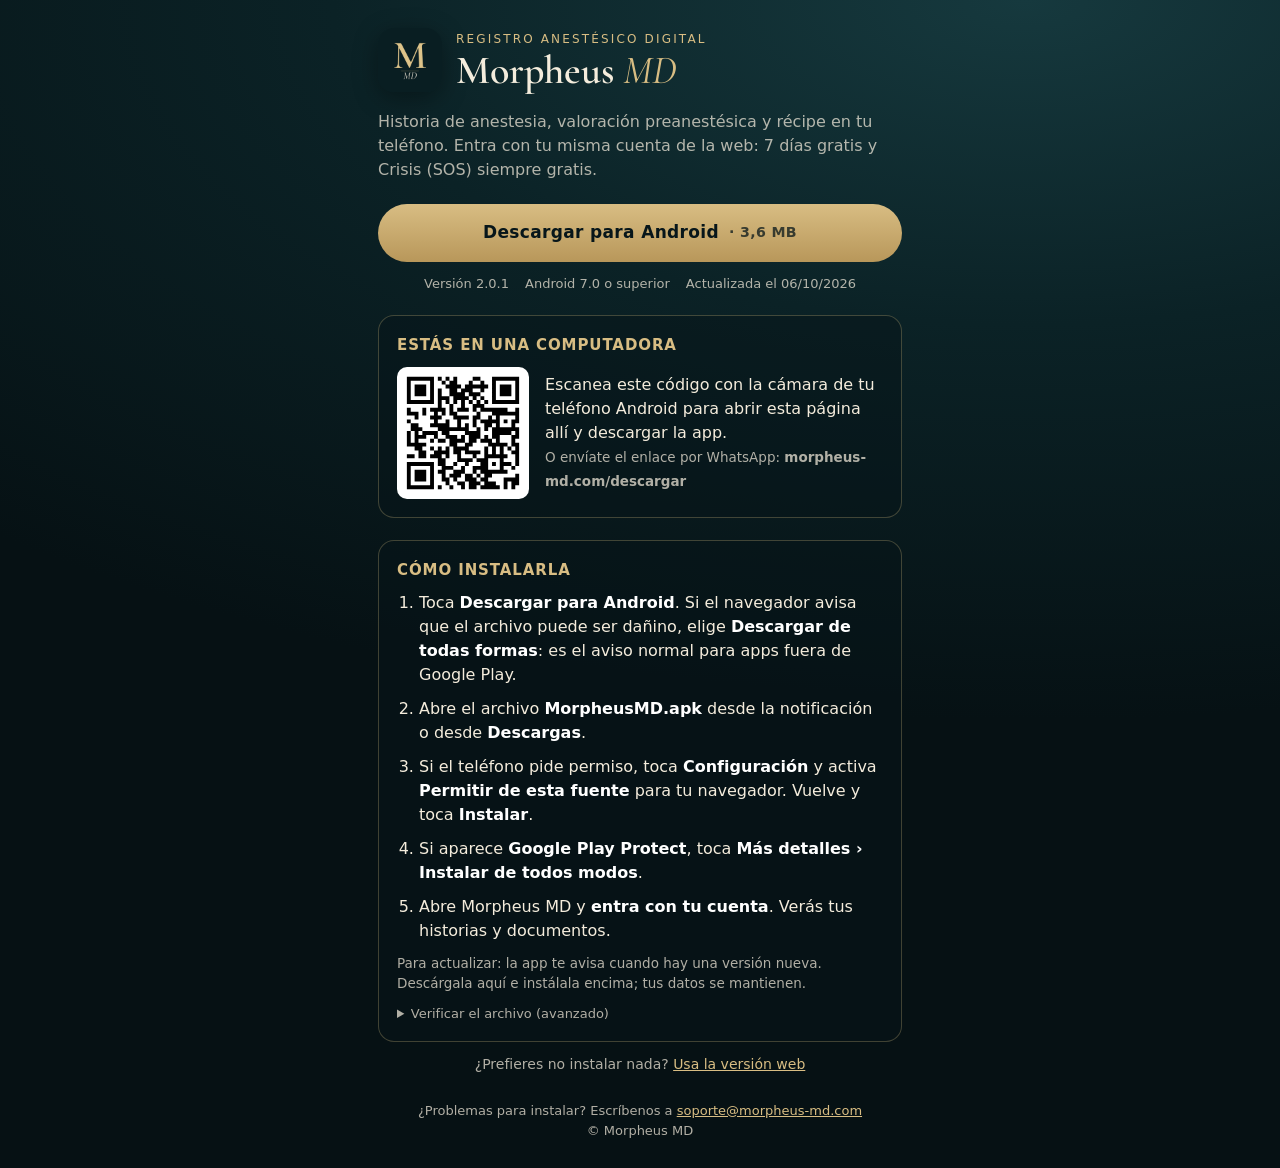
==== descargar/index.html @ 308c4c34 "Add files via upload" ====
<!doctype html>
<html lang="es">
<head>
<meta charset="utf-8">
<meta name="viewport" content="width=device-width, initial-scale=1, viewport-fit=cover">
<meta name="theme-color" content="#061114">
<title>Descargar Morpheus MD para Android</title>
<meta name="description" content="Registro anestésico digital: historia de anestesia, valoración preanestésica y récipe. Descarga la app para Android.">
<meta property="og:type" content="website">
<meta property="og:url" content="https://morpheus-md.com/descargar/">
<meta property="og:title" content="Morpheus MD para Android">
<meta property="og:description" content="Historia de anestesia, valoración preanestésica y récipe en tu teléfono. 7 días gratis.">
<meta property="og:image" content="https://morpheus-md.com/img/icono-512.png">
<link rel="icon" type="image/png" sizes="192x192" href="/img/icono-192.png">
<style>
@font-face{font-family:'Cormorant';src:url(/fonts/cormorant-garamond-latin-600-normal.woff2) format('woff2');font-weight:600;font-display:swap}
@font-face{font-family:'Cormorant';src:url(/fonts/cormorant-garamond-latin-400-italic.woff2) format('woff2');font-weight:400;font-style:italic;font-display:swap}
:root{--oro:#d8bd83;--oro2:#b8975a;--crema:#f4ecdc;--suave:rgba(244,236,220,.72);--linea:rgba(216,189,131,.28)}
*{box-sizing:border-box}
html,body{margin:0}
body{min-height:100vh;color:var(--crema);font:16px/1.5 system-ui,-apple-system,"Segoe UI",Roboto,sans-serif;
  background:radial-gradient(120% 80% at 80% 0%,#16393e 0%,#0b2226 45%,#061114 100%) fixed;background-color:#061114}
main{max-width:560px;margin:0 auto;padding:calc(env(safe-area-inset-top,0px) + 28px) 18px calc(env(safe-area-inset-bottom,0px) + 28px)}
.marca{display:flex;align-items:center;gap:14px}
.marca img{width:64px;height:64px;border-radius:16px;box-shadow:0 6px 24px rgba(0,0,0,.35)}
.kicker{font-size:12px;letter-spacing:.18em;text-transform:uppercase;color:var(--oro)}
h1{font-family:Cormorant,Georgia,serif;font-weight:600;font-size:40px;line-height:1;margin:2px 0 0}
h1 i{font-weight:400;color:var(--oro)}
.lema{color:var(--suave);margin:18px 0 22px}
.boton{display:flex;align-items:center;justify-content:center;gap:10px;width:100%;padding:16px 18px;border-radius:999px;border:0;
  background:linear-gradient(180deg,var(--oro),var(--oro2));color:#07161a;font-weight:700;font-size:17px;text-decoration:none;letter-spacing:.02em}
.boton small{font-weight:600;opacity:.75}
.sec{display:block;text-align:center;margin:12px 0 0;color:var(--suave);font-size:14px}
.sec a{color:var(--oro)}
.ficha{display:flex;flex-wrap:wrap;gap:6px 16px;justify-content:center;margin:12px 0 0;font-size:13px;color:var(--suave)}
.caja{margin:22px 0 0;padding:18px;border:1px solid var(--linea);border-radius:16px;background:rgba(7,22,26,.45)}
.caja h2{font-size:15px;letter-spacing:.06em;text-transform:uppercase;color:var(--oro);margin:0 0 10px}
ol{margin:0;padding-left:22px}
li{margin:0 0 10px}
li b{color:#fff}
.nota{font-size:13.5px;color:var(--suave);margin:8px 0 0}
.qr{display:flex;gap:16px;align-items:center}
.qr svg{flex:none;width:132px;height:132px;background:#fff;border-radius:10px;padding:6px}
a{color:var(--oro)}
details{margin-top:10px;font-size:13px;color:var(--suave)}
details code{word-break:break-all;font-size:12px}
footer{margin:26px 0 0;text-align:center;font-size:13px;color:var(--suave)}
[hidden]{display:none!important}
</style>
</head>
<body>
<main>
  <div class="marca"><img src="/img/icono-192.png" alt=""><div><div class="kicker">Registro anestésico digital</div><h1>Morpheus <i>MD</i></h1></div></div>
  <p class="lema">Historia de anestesia, valoración preanestésica y récipe en tu teléfono. Entra con tu misma cuenta de la web: 7 días gratis y Crisis (SOS) siempre gratis.</p>

  <section id="enIos" class="caja" hidden>
    <h2>¿Usas iPhone?</h2>
    <p style="margin:0">La app es para Android. En iPhone usa la versión web: abre <a href="/">morpheus-md.com</a> en Safari, toca <b>Compartir › Agregar a inicio</b> y queda como una app más.</p>
  </section>

  <div id="bloqueDescarga">
    <a class="boton" id="btnDescargar" href="/descargar/MorpheusMD.apk" download="MorpheusMD.apk">Descargar para Android <small>· 3,6 MB</small></a>
    <div class="ficha"><span>Versión 2.0.1</span><span>Android 7.0 o superior</span><span>Actualizada el 06/10/2026</span></div>
  </div>

  <section id="enPc" class="caja" hidden>
    <h2>Estás en una computadora</h2>
    <div class="qr"><svg role="img" aria-label="Código QR: morpheus-md.com/descargar" version="1.1" viewBox="0 0 31 31" xmlns="http://www.w3.org/2000/svg"><path d="M1,1H2V2H1zM2,1H3V2H2zM3,1H4V2H3zM4,1H5V2H4zM5,1H6V2H5zM6,1H7V2H6zM7,1H8V2H7zM9,1H10V2H9zM11,1H12V2H11zM13,1H14V2H13zM18,1H19V2H18zM19,1H20V2H19zM23,1H24V2H23zM24,1H25V2H24zM25,1H26V2H25zM26,1H27V2H26zM27,1H28V2H27zM28,1H29V2H28zM29,1H30V2H29zM1,2H2V3H1zM7,2H8V3H7zM10,2H11V3H10zM12,2H13V3H12zM13,2H14V3H13zM17,2H18V3H17zM20,2H21V3H20zM23,2H24V3H23zM29,2H30V3H29zM1,3H2V4H1zM3,3H4V4H3zM4,3H5V4H4zM5,3H6V4H5zM7,3H8V4H7zM11,3H12V4H11zM12,3H13V4H12zM13,3H14V4H13zM14,3H15V4H14zM16,3H17V4H16zM17,3H18V4H17zM18,3H19V4H18zM19,3H20V4H19zM20,3H21V4H20zM21,3H22V4H21zM23,3H24V4H23zM25,3H26V4H25zM26,3H27V4H26zM27,3H28V4H27zM29,3H30V4H29zM1,4H2V5H1zM3,4H4V5H3zM4,4H5V5H4zM5,4H6V5H5zM7,4H8V5H7zM9,4H10V5H9zM12,4H13V5H12zM13,4H14V5H13zM15,4H16V5H15zM16,4H17V5H16zM17,4H18V5H17zM20,4H21V5H20zM23,4H24V5H23zM25,4H26V5H25zM26,4H27V5H26zM27,4H28V5H27zM29,4H30V5H29zM1,5H2V6H1zM3,5H4V6H3zM4,5H5V6H4zM5,5H6V6H5zM7,5H8V6H7zM9,5H10V6H9zM12,5H13V6H12zM13,5H14V6H13zM14,5H15V6H14zM15,5H16V6H15zM17,5H18V6H17zM18,5H19V6H18zM19,5H20V6H19zM23,5H24V6H23zM25,5H26V6H25zM26,5H27V6H26zM27,5H28V6H27zM29,5H30V6H29zM1,6H2V7H1zM7,6H8V7H7zM9,6H10V7H9zM10,6H11V7H10zM11,6H12V7H11zM13,6H14V7H13zM14,6H15V7H14zM15,6H16V7H15zM16,6H17V7H16zM18,6H19V7H18zM20,6H21V7H20zM23,6H24V7H23zM29,6H30V7H29zM1,7H2V8H1zM2,7H3V8H2zM3,7H4V8H3zM4,7H5V8H4zM5,7H6V8H5zM6,7H7V8H6zM7,7H8V8H7zM9,7H10V8H9zM11,7H12V8H11zM13,7H14V8H13zM15,7H16V8H15zM17,7H18V8H17zM19,7H20V8H19zM21,7H22V8H21zM23,7H24V8H23zM24,7H25V8H24zM25,7H26V8H25zM26,7H27V8H26zM27,7H28V8H27zM28,7H29V8H28zM29,7H30V8H29zM9,8H10V9H9zM12,8H13V9H12zM15,8H16V9H15zM18,8H19V9H18zM19,8H20V9H19zM20,8H21V9H20zM1,9H2V10H1zM5,9H6V10H5zM7,9H8V10H7zM8,9H9V10H8zM9,9H10V10H9zM10,9H11V10H10zM12,9H13V10H12zM14,9H15V10H14zM15,9H16V10H15zM16,9H17V10H16zM18,9H19V10H18zM20,9H21V10H20zM21,9H22V10H21zM22,9H23V10H22zM23,9H24V10H23zM24,9H25V10H24zM25,9H26V10H25zM26,9H27V10H26zM29,9H30V10H29zM1,10H2V11H1zM2,10H3V11H2zM3,10H4V11H3zM5,10H6V11H5zM8,10H9V11H8zM10,10H11V11H10zM12,10H13V11H12zM13,10H14V11H13zM19,10H20V11H19zM23,10H24V11H23zM24,10H25V11H24zM25,10H26V11H25zM26,10H27V11H26zM27,10H28V11H27zM28,10H29V11H28zM29,10H30V11H29zM3,11H4V12H3zM7,11H8V12H7zM8,11H9V12H8zM9,11H10V12H9zM13,11H14V12H13zM14,11H15V12H14zM15,11H16V12H15zM16,11H17V12H16zM18,11H19V12H18zM19,11H20V12H19zM22,11H23V12H22zM24,11H25V12H24zM29,11H30V12H29zM1,12H2V13H1zM8,12H9V13H8zM11,12H12V13H11zM14,12H15V13H14zM18,12H19V13H18zM20,12H21V13H20zM21,12H22V13H21zM22,12H23V13H22zM23,12H24V13H23zM24,12H25V13H24zM26,12H27V13H26zM28,12H29V13H28zM29,12H30V13H29zM2,13H3V14H2zM3,13H4V14H3zM7,13H8V14H7zM8,13H9V14H8zM9,13H10V14H9zM10,13H11V14H10zM11,13H12V14H11zM14,13H15V14H14zM16,13H17V14H16zM18,13H19V14H18zM21,13H22V14H21zM22,13H23V14H22zM24,13H25V14H24zM28,13H29V14H28zM2,14H3V15H2zM3,14H4V15H3zM4,14H5V15H4zM9,14H10V15H9zM10,14H11V15H10zM11,14H12V15H11zM12,14H13V15H12zM13,14H14V15H13zM14,14H15V15H14zM15,14H16V15H15zM16,14H17V15H16zM19,14H20V15H19zM21,14H22V15H21zM23,14H24V15H23zM24,14H25V15H24zM25,14H26V15H25zM26,14H27V15H26zM27,14H28V15H27zM28,14H29V15H28zM29,14H30V15H29zM1,15H2V16H1zM3,15H4V16H3zM5,15H6V16H5zM6,15H7V16H6zM7,15H8V16H7zM8,15H9V16H8zM10,15H11V16H10zM11,15H12V16H11zM16,15H17V16H16zM17,15H18V16H17zM18,15H19V16H18zM19,15H20V16H19zM23,15H24V16H23zM24,15H25V16H24zM25,15H26V16H25zM26,15H27V16H26zM27,15H28V16H27zM29,15H30V16H29zM1,16H2V17H1zM3,16H4V17H3zM4,16H5V17H4zM5,16H6V17H5zM8,16H9V17H8zM11,16H12V17H11zM12,16H13V17H12zM13,16H14V17H13zM15,16H16V17H15zM17,16H18V17H17zM18,16H19V17H18zM19,16H20V17H19zM21,16H22V17H21zM23,16H24V17H23zM24,16H25V17H24zM28,16H29V17H28zM29,16H30V17H29zM1,17H2V18H1zM3,17H4V18H3zM7,17H8V18H7zM9,17H10V18H9zM10,17H11V18H10zM12,17H13V18H12zM13,17H14V18H13zM14,17H15V18H14zM15,17H16V18H15zM17,17H18V18H17zM18,17H19V18H18zM20,17H21V18H20zM21,17H22V18H21zM22,17H23V18H22zM24,17H25V18H24zM28,17H29V18H28zM1,18H2V19H1zM2,18H3V19H2zM3,18H4V19H3zM4,18H5V19H4zM5,18H6V19H5zM12,18H13V19H12zM13,18H14V19H13zM16,18H17V19H16zM17,18H18V19H17zM22,18H23V19H22zM23,18H24V19H23zM24,18H25V19H24zM25,18H26V19H25zM26,18H27V19H26zM28,18H29V19H28zM29,18H30V19H29zM3,19H4V20H3zM4,19H5V20H4zM7,19H8V20H7zM9,19H10V20H9zM11,19H12V20H11zM13,19H14V20H13zM14,19H15V20H14zM15,19H16V20H15zM16,19H17V20H16zM21,19H22V20H21zM23,19H24V20H23zM25,19H26V20H25zM27,19H28V20H27zM29,19H30V20H29zM4,20H5V21H4zM5,20H6V21H5zM8,20H9V21H8zM9,20H10V21H9zM10,20H11V21H10zM11,20H12V21H11zM13,20H14V21H13zM14,20H15V21H14zM16,20H17V21H16zM17,20H18V21H17zM18,20H19V21H18zM19,20H20V21H19zM21,20H22V21H21zM23,20H24V21H23zM25,20H26V21H25zM28,20H29V21H28zM29,20H30V21H29zM1,21H2V22H1zM2,21H3V22H2zM4,21H5V22H4zM5,21H6V22H5zM7,21H8V22H7zM8,21H9V22H8zM9,21H10V22H9zM11,21H12V22H11zM14,21H15V22H14zM18,21H19V22H18zM21,21H22V22H21zM22,21H23V22H22zM23,21H24V22H23zM24,21H25V22H24zM25,21H26V22H25zM26,21H27V22H26zM29,21H30V22H29zM9,22H10V23H9zM10,22H11V23H10zM14,22H15V23H14zM15,22H16V23H15zM16,22H17V23H16zM17,22H18V23H17zM19,22H20V23H19zM20,22H21V23H20zM21,22H22V23H21zM25,22H26V23H25zM29,22H30V23H29zM1,23H2V24H1zM2,23H3V24H2zM3,23H4V24H3zM4,23H5V24H4zM5,23H6V24H5zM6,23H7V24H6zM7,23H8V24H7zM9,23H10V24H9zM10,23H11V24H10zM13,23H14V24H13zM16,23H17V24H16zM20,23H21V24H20zM21,23H22V24H21zM23,23H24V24H23zM25,23H26V24H25zM26,23H27V24H26zM27,23H28V24H27zM29,23H30V24H29zM1,24H2V25H1zM7,24H8V25H7zM10,24H11V25H10zM11,24H12V25H11zM12,24H13V25H12zM15,24H16V25H15zM18,24H19V25H18zM19,24H20V25H19zM20,24H21V25H20zM21,24H22V25H21zM25,24H26V25H25zM28,24H29V25H28zM1,25H2V26H1zM3,25H4V26H3zM4,25H5V26H4zM5,25H6V26H5zM7,25H8V26H7zM9,25H10V26H9zM10,25H11V26H10zM13,25H14V26H13zM14,25H15V26H14zM15,25H16V26H15zM18,25H19V26H18zM20,25H21V26H20zM21,25H22V26H21zM22,25H23V26H22zM23,25H24V26H23zM24,25H25V26H24zM25,25H26V26H25zM26,25H27V26H26zM1,26H2V27H1zM3,26H4V27H3zM4,26H5V27H4zM5,26H6V27H5zM7,26H8V27H7zM10,26H11V27H10zM12,26H13V27H12zM13,26H14V27H13zM14,26H15V27H14zM16,26H17V27H16zM17,26H18V27H17zM19,26H20V27H19zM21,26H22V27H21zM22,26H23V27H22zM29,26H30V27H29zM1,27H2V28H1zM3,27H4V28H3zM4,27H5V28H4zM5,27H6V28H5zM7,27H8V28H7zM10,27H11V28H10zM11,27H12V28H11zM13,27H14V28H13zM16,27H17V28H16zM17,27H18V28H17zM18,27H19V28H18zM20,27H21V28H20zM21,27H22V28H21zM26,27H27V28H26zM27,27H28V28H27zM28,27H29V28H28zM29,27H30V28H29zM1,28H2V29H1zM7,28H8V29H7zM11,28H12V29H11zM14,28H15V29H14zM15,28H16V29H15zM17,28H18V29H17zM18,28H19V29H18zM19,28H20V29H19zM21,28H22V29H21zM22,28H23V29H22zM23,28H24V29H23zM26,28H27V29H26zM28,28H29V29H28zM29,28H30V29H29zM1,29H2V30H1zM2,29H3V30H2zM3,29H4V30H3zM4,29H5V30H4zM5,29H6V30H5zM6,29H7V30H6zM7,29H8V30H7zM9,29H10V30H9zM12,29H13V30H12zM15,29H16V30H15zM17,29H18V30H17zM18,29H19V30H18zM20,29H21V30H20zM21,29H22V30H21zM22,29H23V30H22zM23,29H24V30H23zM24,29H25V30H24zM26,29H27V30H26zM28,29H29V30H28z" id="qr-path" fill="#000000" fill-opacity="1" fill-rule="nonzero" stroke="none"/></svg><p style="margin:0">Escanea este código con la cámara de tu teléfono Android para abrir esta página allí y descargar la app.<br><span class="nota">O envíate el enlace por WhatsApp: <b>morpheus-md.com/descargar</b></span></p></div>
  </section>

  <section class="caja">
    <h2>Cómo instalarla</h2>
    <ol>
      <li>Toca <b>Descargar para Android</b>. Si el navegador avisa que el archivo puede ser dañino, elige <b>Descargar de todas formas</b>: es el aviso normal para apps fuera de Google Play.</li>
      <li>Abre el archivo <b>MorpheusMD.apk</b> desde la notificación o desde <b>Descargas</b>.</li>
      <li>Si el teléfono pide permiso, toca <b>Configuración</b> y activa <b>Permitir de esta fuente</b> para tu navegador. Vuelve y toca <b>Instalar</b>.</li>
      <li>Si aparece <b>Google Play Protect</b>, toca <b>Más detalles › Instalar de todos modos</b>.</li>
      <li>Abre Morpheus MD y <b>entra con tu cuenta</b>. Verás tus historias y documentos.</li>
    </ol>
    <p class="nota">Para actualizar: la app te avisa cuando hay una versión nueva. Descárgala aquí e instálala encima; tus datos se mantienen.</p>
    <details><summary>Verificar el archivo (avanzado)</summary><p>SHA-256 de MorpheusMD.apk 2.0.1:<br><code>afb62212ecf23121e8b46f837d338dba8c4a39afe7c594c52252d9ee5f7969f0</code></p></details>
  </section>

  <p class="sec">¿Prefieres no instalar nada? <a href="/">Usa la versión web</a></p>
  <footer>¿Problemas para instalar? Escríbenos a <a href="mailto:soporte@morpheus-md.com">soporte@morpheus-md.com</a><br>© Morpheus MD</footer>
</main>
<script>
(function () {
  var ua = navigator.userAgent || '';
  var android = /Android/i.test(ua);
  var ios = /iPhone|iPad|iPod/i.test(ua) || (navigator.platform === 'MacIntel' && navigator.maxTouchPoints > 1);
  if (ios) { document.getElementById('enIos').hidden = false; document.getElementById('bloqueDescarga').hidden = true; }
  else if (!android) document.getElementById('enPc').hidden = false;
})();
</script>
</body>
</html>
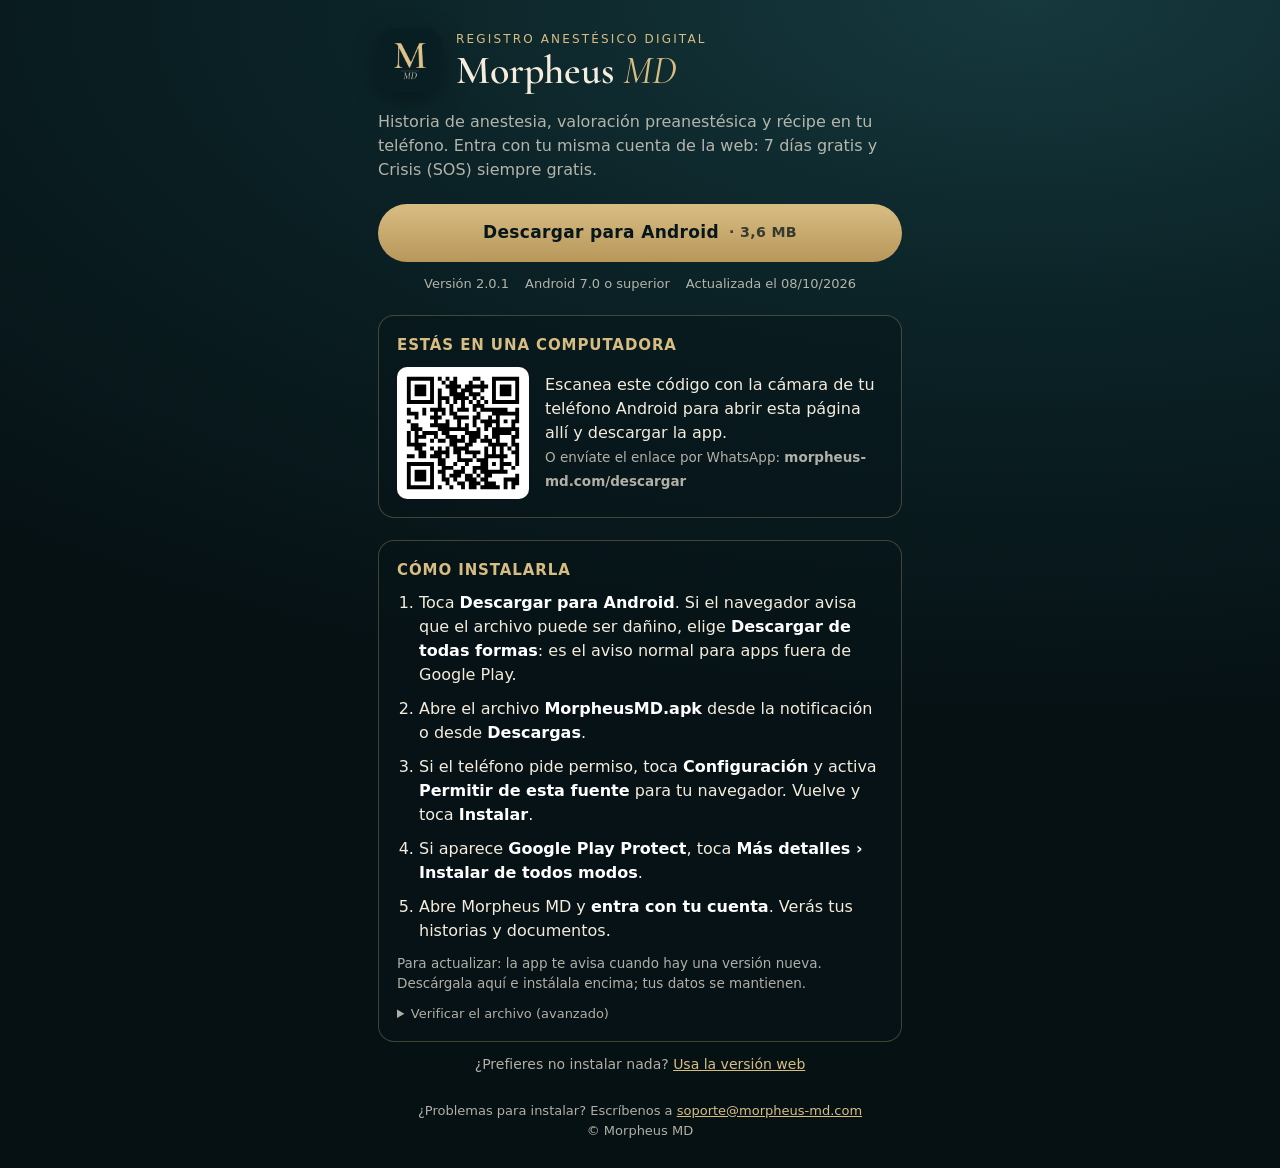
==== commit 23654d04: "Add files via upload" ====
--- a/descargar/index.html
+++ b/descargar/index.html
@@ -60,7 +60,7 @@
 
   <div id="bloqueDescarga">
     <a class="boton" id="btnDescargar" href="/descargar/MorpheusMD.apk" download="MorpheusMD.apk">Descargar para Android <small>· 3,6 MB</small></a>
-    <div class="ficha"><span>Versión 2.0.1</span><span>Android 7.0 o superior</span><span>Actualizada el 06/10/2026</span></div>
+    <div class="ficha"><span>Versión 2.0.1</span><span>Android 7.0 o superior</span><span>Actualizada el 08/10/2026</span></div>
   </div>
 
   <section id="enPc" class="caja" hidden>
@@ -78,7 +78,7 @@
       <li>Abre Morpheus MD y <b>entra con tu cuenta</b>. Verás tus historias y documentos.</li>
     </ol>
     <p class="nota">Para actualizar: la app te avisa cuando hay una versión nueva. Descárgala aquí e instálala encima; tus datos se mantienen.</p>
-    <details><summary>Verificar el archivo (avanzado)</summary><p>SHA-256 de MorpheusMD.apk 2.0.1:<br><code>afb62212ecf23121e8b46f837d338dba8c4a39afe7c594c52252d9ee5f7969f0</code></p></details>
+    <details><summary>Verificar el archivo (avanzado)</summary><p>SHA-256 de MorpheusMD.apk 2.0.1:<br><code>479e29d07cc01ac89b87a7c1489124131b8cde2b0f2363e4a2d1603e81bd4165</code></p></details>
   </section>
 
   <p class="sec">¿Prefieres no instalar nada? <a href="/">Usa la versión web</a></p>
